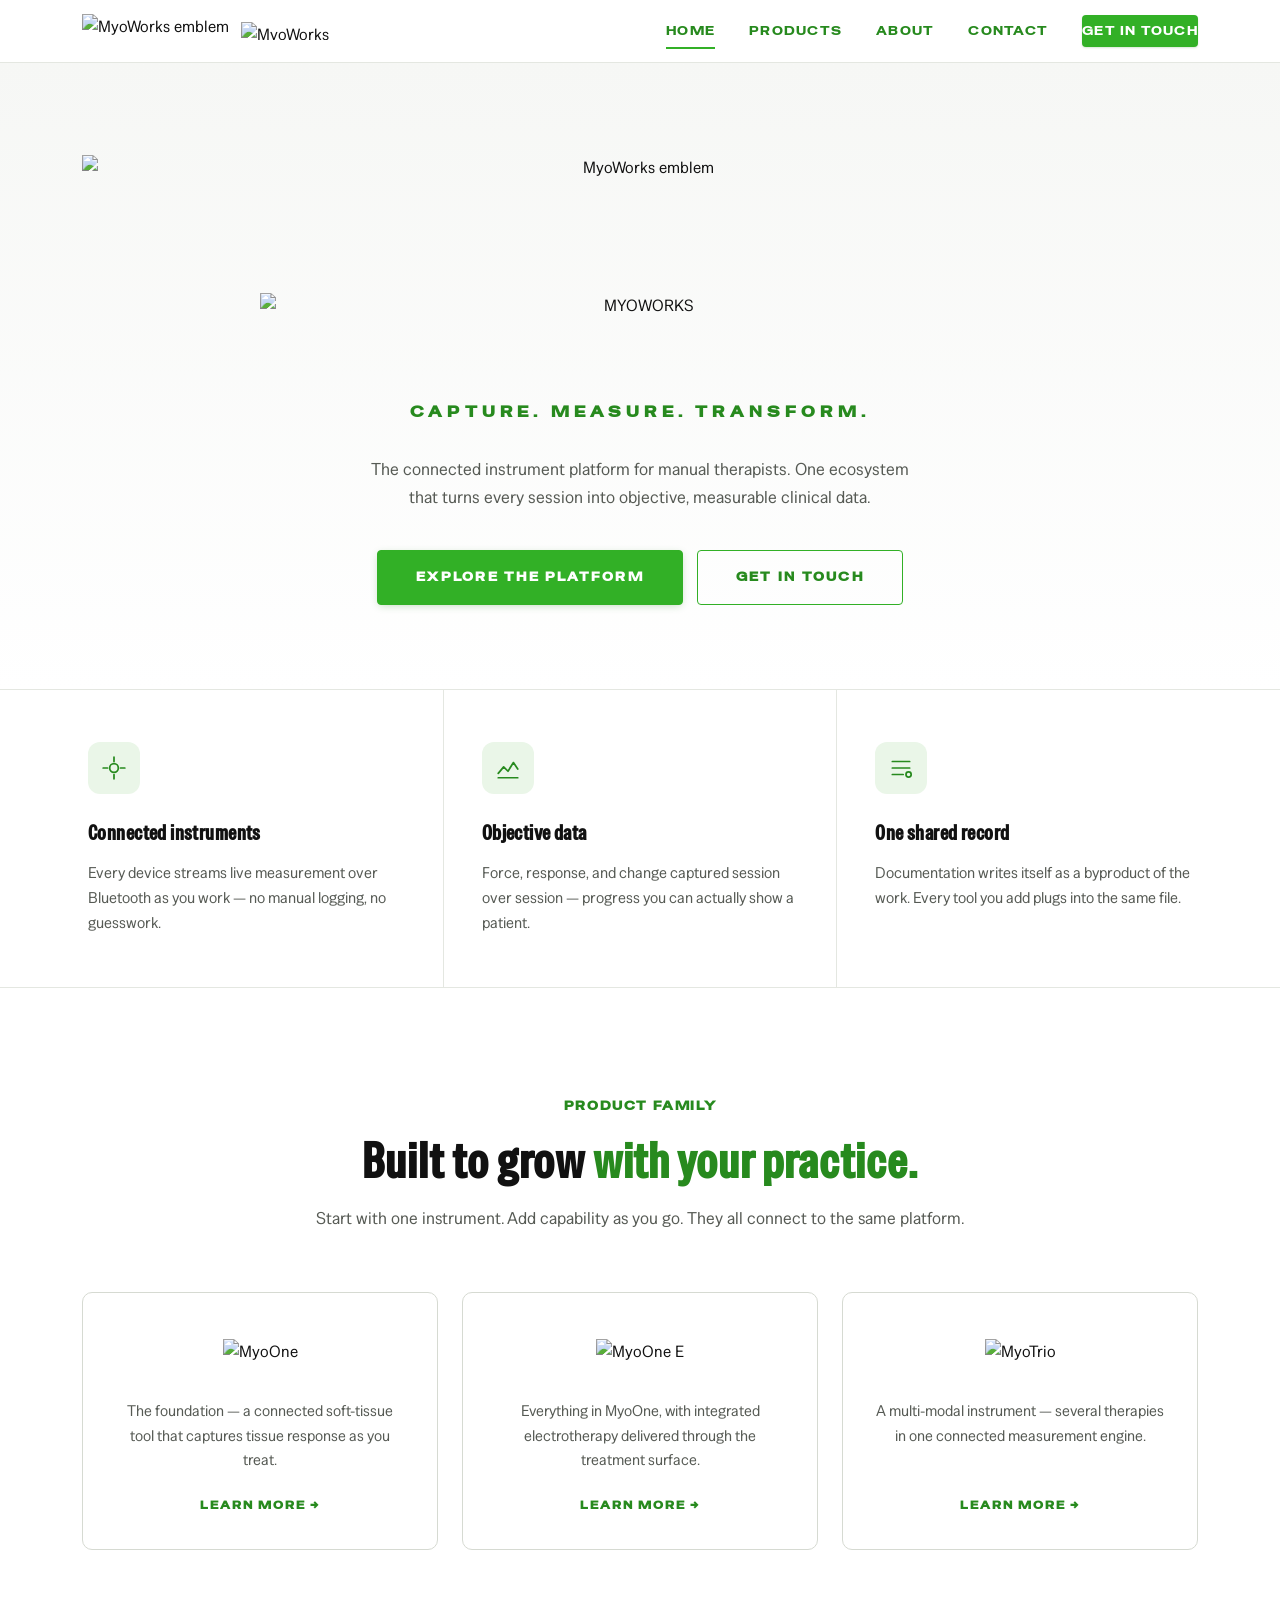
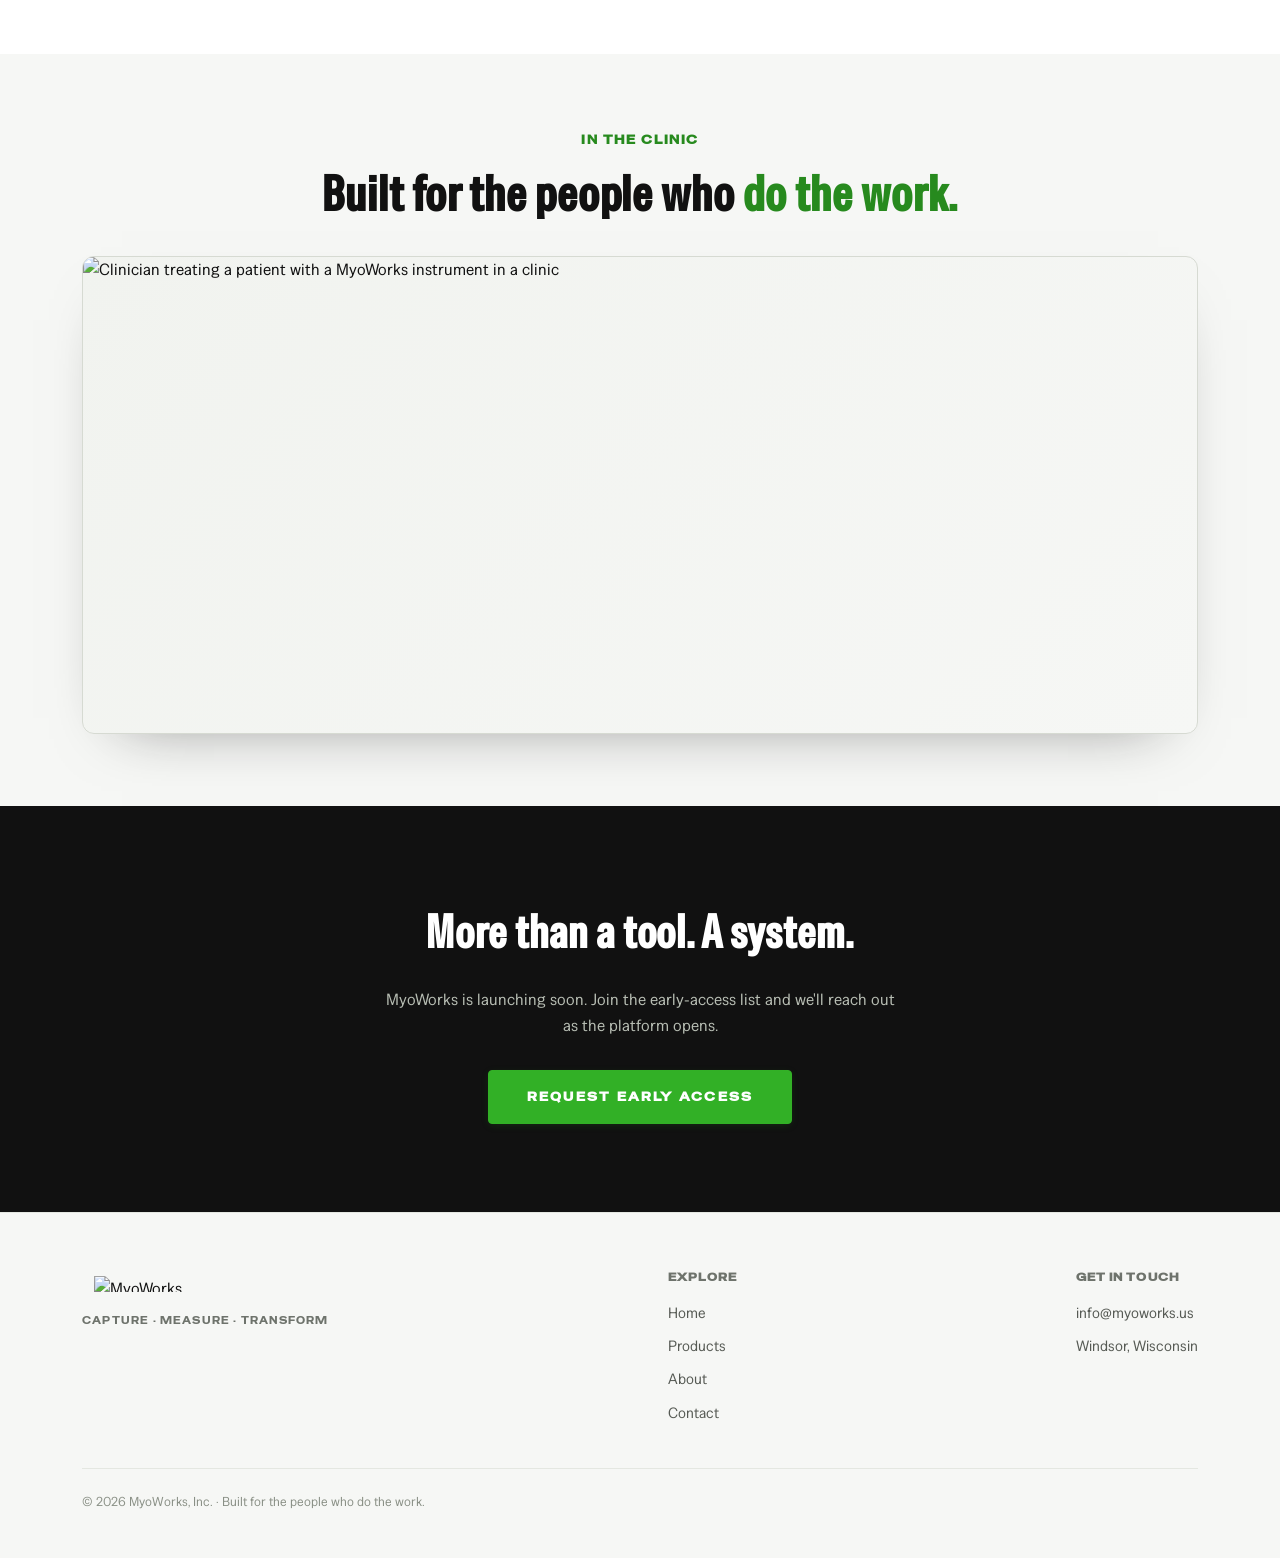
==== assets/index.html @ 9d863e69 "Add files via upload" ====
<!DOCTYPE html>
<html lang="en">
<head>
<meta charset="UTF-8">
<meta name="viewport" content="width=device-width, initial-scale=1.0">
<title>MyoWorks — Capture. Measure. Transform.</title>
<meta name="description" content="MyoWorks builds connected instruments for manual therapists — soft-tissue tools that capture objective clinical data as you treat.">
<link rel="icon" href="assets/emblem.svg">
<link rel="preconnect" href="https://fonts.googleapis.com">
<link rel="preconnect" href="https://fonts.gstatic.com" crossorigin>
<link href="https://fonts.googleapis.com/css2?family=Special+Gothic+Expanded+One&family=Special+Gothic+Condensed+One&family=Special+Gothic&family=Bruno+Ace&display=swap" rel="stylesheet">
<link rel="stylesheet" href="styles.css">
<style>
/* ---- home hero ---- */
.hero{padding:92px 0 84px;text-align:center;background:linear-gradient(180deg,var(--paper-2),var(--paper))}
.hero .emblem{height:112px;width:auto;margin:0 auto 26px}
.hero .wordmark{height:clamp(48px,9vw,88px);width:auto;margin:0 auto;max-width:760px}
.hero .tagline{margin:18px auto 0;font-family:'Special Gothic Expanded One',sans-serif;font-weight:600;font-size:clamp(.72rem,1.7vw,.95rem);letter-spacing:.34em;text-transform:uppercase;color:var(--green-dark)}
.hero p.sub{max-width:552px;margin:32px auto 0;color:var(--dim);font-size:1.06rem}
.hero .cta-row{margin-top:38px;display:flex;gap:14px;justify-content:center;flex-wrap:wrap}

/* ---- thesis strip ---- */
.thesis{border-top:1px solid var(--border);border-bottom:1px solid var(--border);background:var(--paper)}
.thesis-grid{display:grid;grid-template-columns:repeat(3,1fr);gap:1px;background:var(--border)}
.thesis-cell{background:var(--paper);padding:52px 38px;position:relative;transition:background .3s}
.thesis-cell:hover{background:var(--paper-2)}
.thesis-cell .ic{
  width:52px;height:52px;border-radius:12px;background:var(--green-tint);
  display:flex;align-items:center;justify-content:center;color:var(--green-dark);margin-bottom:22px;
}
.thesis-cell h3{font-family:'Special Gothic Condensed One',sans-serif;font-weight:700;font-size:1.32rem;letter-spacing:.02em;margin-bottom:11px}
.thesis-cell p{color:var(--dim);font-size:.96rem;line-height:1.6}

/* ---- product family ---- */
.fam-grid{display:grid;grid-template-columns:repeat(3,1fr);gap:24px;margin-top:8px}
.fam-card{
  background:var(--paper);border:1px solid var(--border-2);border-radius:10px;
  padding:40px 32px 34px;text-align:center;transition:.3s;display:flex;flex-direction:column;
  position:relative;overflow:hidden;
}
.fam-card::before{content:"";position:absolute;top:0;left:0;right:0;height:3px;background:var(--green);transform:scaleX(0);transform-origin:left;transition:transform .35s ease}
.fam-card:hover{transform:translateY(-6px);border-color:var(--border-2);box-shadow:0 24px 48px -28px rgba(17,17,17,.35)}
.fam-card:hover::before{transform:scaleX(1)}
.fam-logo{height:36px;width:auto;margin:6px auto 24px;object-fit:contain}
.fam-card p{color:var(--dim);font-size:.95rem;flex:1;line-height:1.6}
.fam-card .more{margin-top:24px;font-family:'Special Gothic Expanded One',sans-serif;font-weight:600;font-size:.7rem;letter-spacing:.18em;text-transform:uppercase;color:var(--green-dark);transition:gap .2s}

/* ---- cta band ---- */
.ctaband{background:var(--ink);border-radius:0;text-align:center;padding:88px 0}
.ctaband h2{font-family:'Special Gothic Condensed One',sans-serif;font-weight:700;color:#fff;font-size:clamp(1.9rem,4.6vw,2.9rem);letter-spacing:.02em}
.ctaband p{color:#B7BDB3;margin-top:16px;max-width:520px;margin-left:auto;margin-right:auto}
.ctaband .btn{margin-top:30px}

@media (max-width:820px){
  .thesis-grid{grid-template-columns:1fr}
  .fam-grid{grid-template-columns:1fr}
  .hero .wordmark{max-width:88vw}
}
</style>
</head>
<body>

<!-- NAV -->
<nav class="nav">
  <div class="nav-inner">
    <a class="brand" href="index.html">
      <img class="coin" src="assets/emblem.svg" alt="MyoWorks emblem">
      <img class="wm" src="assets/wordmark.svg" alt="MyoWorks">
    </a>
    <button class="nav-toggle" aria-label="Menu"><svg width="26" height="26" viewBox="0 0 24 24" fill="none" stroke="currentColor" stroke-width="2" stroke-linecap="round"><line x1="3" y1="7" x2="21" y2="7"/><line x1="3" y1="12" x2="21" y2="12"/><line x1="3" y1="17" x2="21" y2="17"/></svg></button>
    <div class="nav-links">
      <a href="index.html" class="active">Home</a>
      <a href="products.html">Products</a>
      <a href="about.html">About</a>
      <a href="contact.html">Contact</a>
      <a href="contact.html" class="nav-cta">Get in touch</a>
    </div>
  </div>
</nav>

<!-- HERO -->
<header class="hero">
  <div class="wrap">
    <img class="emblem" src="assets/emblem.svg" alt="MyoWorks emblem">
    <img class="wordmark" src="assets/wordmark.svg" alt="MYOWORKS">
    <p class="tagline">Capture. Measure. Transform.</p>
    <p class="sub">The connected instrument platform for manual therapists. One ecosystem that turns every session into objective, measurable clinical data.</p>
    <div class="cta-row">
      <a href="products.html" class="btn btn-primary">Explore the platform</a>
      <a href="contact.html" class="btn btn-ghost">Get in touch</a>
    </div>
  </div>
</header>

<!-- THESIS -->
<section class="thesis">
  <div class="wrap" style="padding:0">
    <div class="thesis-grid">
      <div class="thesis-cell reveal">
        <div class="ic"><svg width="26" height="26" viewBox="0 0 24 24" fill="none" stroke="currentColor" stroke-width="1.6" stroke-linecap="round" stroke-linejoin="round"><path d="M12 2v4M12 18v4M2 12h4M18 12h4"/><circle cx="12" cy="12" r="4"/></svg></div>
        <h3>Connected instruments</h3>
        <p>Every device streams live measurement over Bluetooth as you work — no manual logging, no guesswork.</p>
      </div>
      <div class="thesis-cell reveal">
        <div class="ic"><svg width="26" height="26" viewBox="0 0 24 24" fill="none" stroke="currentColor" stroke-width="1.6" stroke-linecap="round" stroke-linejoin="round"><path d="M3 17l5-6 4 4 5-8 4 6"/><path d="M3 21h18"/></svg></div>
        <h3>Objective data</h3>
        <p>Force, response, and change captured session over session — progress you can actually show a patient.</p>
      </div>
      <div class="thesis-cell reveal">
        <div class="ic"><svg width="26" height="26" viewBox="0 0 24 24" fill="none" stroke="currentColor" stroke-width="1.6" stroke-linecap="round" stroke-linejoin="round"><path d="M4 6h16M4 12h16M4 18h10"/><circle cx="19" cy="18" r="2.4"/></svg></div>
        <h3>One shared record</h3>
        <p>Documentation writes itself as a byproduct of the work. Every tool you add plugs into the same file.</p>
      </div>
    </div>
  </div>
</section>

<!-- PRODUCT FAMILY -->
<section class="block">
  <div class="wrap">
    <div class="section-head reveal">
      <span class="eyebrow">Product Family</span>
      <h2>Built to grow <em>with your practice.</em></h2>
      <p>Start with one instrument. Add capability as you go. They all connect to the same platform.</p>
    </div>
    <div class="fam-grid">
      <a href="products.html#myoone" class="fam-card reveal">
        <img class="fam-logo" src="assets/product-one.svg" alt="MyoOne">
        <p>The foundation — a connected soft-tissue tool that captures tissue response as you treat.</p>
        <span class="more">Learn more →</span>
      </a>
      <a href="products.html#myoone-e" class="fam-card reveal">
        <img class="fam-logo" src="assets/product-one-e.svg" alt="MyoOne E">
        <p>Everything in MyoOne, with integrated electrotherapy delivered through the treatment surface.</p>
        <span class="more">Learn more →</span>
      </a>
      <a href="products.html#myotrio" class="fam-card reveal">
        <img class="fam-logo" src="assets/product-trio.svg" alt="MyoTrio">
        <p>A multi-modal instrument — several therapies in one connected measurement engine.</p>
        <span class="more">Learn more →</span>
      </a>
    </div>
  </div>
</section>

<!-- IN THE CLINIC -->
<section class="block alt tight">
  <div class="wrap">
    <div class="section-head reveal" style="margin-bottom:36px">
      <span class="eyebrow">In The Clinic</span>
      <h2>Built for the people who <em>do the work.</em></h2>
    </div>
    <div class="band-slot reveal">
      <img src="assets/photo_clinic.jpg" alt="Clinician treating a patient with a MyoWorks instrument in a clinic">
    </div>
  </div>
</section>

<!-- CTA BAND -->
<section class="ctaband">
  <div class="wrap">
    <h2>More than a tool. A system.</h2>
    <p>MyoWorks is launching soon. Join the early-access list and we'll reach out as the platform opens.</p>
    <a href="contact.html" class="btn btn-primary">Request early access</a>
  </div>
</section>

<!-- FOOTER -->
<footer>
  <div class="wrap">
    <div class="foot-grid">
      <div class="foot-col">
        <div class="foot-brand">
          <img class="coin" src="assets/emblem.svg" alt="">
          <img class="wm" src="assets/wordmark.svg" alt="MyoWorks">
        </div>
        <div class="foot-tag">Capture · Measure · Transform</div>
      </div>
      <div class="foot-col">
        <h4>Explore</h4>
        <a href="index.html">Home</a>
        <a href="products.html">Products</a>
        <a href="about.html">About</a>
        <a href="contact.html">Contact</a>
      </div>
      <div class="foot-col">
        <h4>Get in touch</h4>
        <a href="mailto:info@myoworks.us">info@myoworks.us</a>
        <p>Windsor, Wisconsin</p>
      </div>
    </div>
    <div class="foot-meta">© 2026 MyoWorks, Inc. · Built for the people who do the work.</div>
  </div>
</footer>

<script src="script.js"></script>
</body>
</html>
---- assets/styles.css ----
/* ============================================================
   MyoWorks — shared styles (LIGHT theme)
   Brand green #32B026 · ink #111111 · paper #FFFFFF
   ============================================================ */
:root{
  --paper:#FFFFFF;
  --paper-2:#F6F7F5;
  --panel:#F1F3EF;
  --ink:#111111;
  --ink-soft:#3A3D39;
  --muted:#6E736C;
  --dim:#565A54;
  --green:#32B026;
  --green-dark:#278A1E;
  --green-tint:#EAF6E8;
  --border:#E4E7E1;
  --border-2:#D6DAD2;
  --wide:0.40em;
  --maxw:1180px;
}
*{margin:0;padding:0;box-sizing:border-box}
html{scroll-behavior:smooth}
body{
  background:var(--paper);color:var(--ink);
  font-family:'Special Gothic',sans-serif;font-weight:400;line-height:1.65;
  -webkit-font-smoothing:antialiased;overflow-x:hidden;
}
::selection{background:var(--green);color:#fff}
a{color:inherit;text-decoration:none}
img,svg{display:block}

.wrap{position:relative;z-index:1;max-width:var(--maxw);margin:0 auto;padding:0 32px}

/* ---------- labels / eyebrows ---------- */
.eyebrow{
  font-family:'Special Gothic Expanded One',sans-serif;font-weight:600;font-size:.72rem;
  letter-spacing:.14em;text-transform:uppercase;color:var(--green-dark);
}

/* ---------- top nav ---------- */
.nav{
  position:sticky;top:0;z-index:50;
  background:rgba(255,255,255,.86);backdrop-filter:blur(12px);
  border-bottom:1px solid var(--border);
}
.nav-inner{
  max-width:var(--maxw);margin:0 auto;padding:14px 32px;
  display:flex;align-items:center;justify-content:space-between;gap:24px;
}
.brand{display:flex;align-items:center;gap:12px}
.brand .coin{height:34px;width:auto;flex:0 0 auto}
.brand .wm{height:18px;width:auto}
.nav-links{display:flex;align-items:center;gap:34px}
.nav-links a{
  font-family:'Special Gothic Expanded One',sans-serif;font-weight:500;font-size:.78rem;
  letter-spacing:.1em;text-transform:uppercase;color:var(--green-dark);
  padding:6px 0;position:relative;transition:color .2s;
}
.nav-links a:hover{color:var(--green)}
.nav-links a.active{color:var(--green-dark)}
.nav-links a.active::after{
  content:"";position:absolute;left:0;right:0;bottom:-2px;height:2px;background:var(--green);
}
.nav-links .nav-cta{color:#fff}
.nav-links .nav-cta:hover{color:#fff}
.nav-cta{
  font-family:'Special Gothic Expanded One',sans-serif;font-weight:600;font-size:.74rem;letter-spacing:.14em;
  text-transform:uppercase;color:#fff;background:var(--green);
  padding:10px 20px;border-radius:4px;transition:.22s ease;
  box-shadow:0 1px 2px rgba(31,122,21,.18);
}
.nav-cta:hover{background:var(--green-dark);transform:translateY(-1px);box-shadow:0 4px 12px -2px rgba(31,122,21,.35)}
.nav-toggle{display:none;background:none;border:0;color:var(--ink);cursor:pointer}

/* ---------- buttons ---------- */
.btn{
  display:inline-block;font-family:'Special Gothic Expanded One',sans-serif;font-weight:600;font-size:.78rem;
  letter-spacing:.18em;text-transform:uppercase;padding:16px 38px;border-radius:4px;
  cursor:pointer;transition:.25s ease;border:1px solid var(--green);
}
.btn-primary{background:var(--green);color:#fff;box-shadow:0 2px 8px -2px rgba(31,122,21,.3)}
.btn-primary:hover{background:var(--green-dark);border-color:var(--green-dark);transform:translateY(-2px);box-shadow:0 8px 20px -6px rgba(31,122,21,.45)}
.btn-ghost{background:transparent;color:var(--green-dark)}
.btn-ghost:hover{background:var(--green-tint);transform:translateY(-2px)}
/* accessible focus */
a:focus-visible,button:focus-visible,input:focus-visible,textarea:focus-visible,select:focus-visible{
  outline:2px solid var(--green);outline-offset:3px;border-radius:3px;
}

/* ---------- generic section ---------- */
.block{padding:104px 0;position:relative}
.block.tight{padding:72px 0}
.block.alt{background:var(--paper-2)}
.section-head{max-width:680px;margin:0 auto 60px;text-align:center}
.section-head h2{
  font-family:'Special Gothic Condensed One',sans-serif;font-weight:700;color:var(--ink);
  font-size:clamp(2rem,5vw,3.1rem);line-height:1.05;letter-spacing:.02em;margin-top:16px;
}
.section-head h2 em{font-style:normal;color:var(--green-dark)}
.section-head p{margin-top:18px;color:var(--dim);font-size:1.05rem}

/* ---------- interior page hero ---------- */
.phero{padding:104px 0 66px;text-align:center;border-bottom:1px solid var(--border);
  background:linear-gradient(180deg,var(--paper-2),var(--paper))}
.phero h1{
  font-family:'Special Gothic Condensed One',sans-serif;font-weight:800;color:var(--ink);
  font-size:clamp(2.6rem,7vw,4.6rem);line-height:.95;letter-spacing:.03em;margin-top:14px;
}
.phero h1 em{font-style:normal;color:var(--green-dark)}
.phero p{max-width:560px;margin:22px auto 0;color:var(--dim);font-size:1.08rem}

/* ---------- image slots ---------- */
.img-slot{
  position:relative;width:100%;aspect-ratio:4/3;border-radius:10px;overflow:hidden;
  background:linear-gradient(135deg,var(--panel),var(--paper-2));border:1px solid var(--border-2);
  box-shadow:0 20px 50px -34px rgba(17,17,17,.5);
}
.img-slot img{width:100%;height:100%;object-fit:cover}

/* premium product-shot variant: studio backdrop + soft floor shadow */
.img-slot.product{
  background:
    radial-gradient(120% 90% at 50% 18%, #FFFFFF 0%, #F3F5F1 60%, #E9ECE6 100%);
  border-color:var(--border);
}
.img-slot.product img{
  object-fit:contain;
  padding:12% 14% 15%;
  filter:drop-shadow(0 24px 26px rgba(17,17,17,.22));
}
/* subtle reflective floor under the object */
.img-slot.product::after{
  content:"";position:absolute;left:18%;right:18%;bottom:9%;height:4%;
  background:radial-gradient(ellipse at center, rgba(17,17,17,.16), transparent 72%);
  filter:blur(3px);z-index:1;pointer-events:none;
}
.img-slot.product img{position:relative;z-index:2}
.img-slot .ph,.band-slot .ph{
  position:absolute;inset:0;display:flex;flex-direction:column;align-items:center;justify-content:center;
  gap:12px;color:var(--muted);text-align:center;padding:24px;
}
.img-slot .ph svg,.band-slot .ph svg{color:#B7BDB3}
.img-slot .ph span,.band-slot .ph span{
  font-family:'Special Gothic Expanded One',sans-serif;font-size:.66rem;letter-spacing:.1em;text-transform:uppercase}
.img-slot .ph small,.band-slot .ph small{font-size:.72rem;color:#A2A89E;text-transform:none;letter-spacing:.02em;max-width:220px}
.img-slot::before{content:"";position:absolute;top:0;left:0;width:42px;height:42px;
  border-top:2px solid var(--green);border-left:2px solid var(--green);border-radius:8px 0 0 0;opacity:.6;z-index:2}
.band-slot{
  position:relative;width:100%;aspect-ratio:21/9;border-radius:12px;overflow:hidden;
  background:linear-gradient(135deg,var(--panel),var(--paper-2));border:1px solid var(--border-2);
  box-shadow:0 24px 60px -40px rgba(17,17,17,.55);
}
.band-slot img{width:100%;height:100%;object-fit:cover}

/* ---------- footer ---------- */
footer{border-top:1px solid var(--border);padding:56px 0 46px;background:var(--paper-2)}
.foot-grid{display:flex;justify-content:space-between;gap:40px;flex-wrap:wrap;align-items:flex-start}
.foot-brand{display:flex;align-items:center;gap:12px;margin-bottom:14px}
.foot-brand .coin{height:30px;width:auto}
.foot-brand .wm{height:16px}
.foot-col h4{font-family:'Special Gothic Expanded One',sans-serif;font-size:.66rem;letter-spacing:.1em;text-transform:uppercase;color:var(--muted);margin-bottom:14px}
.foot-col a,.foot-col p{display:block;color:var(--dim);font-size:.92rem;margin-bottom:9px;transition:color .2s}
.foot-col a:hover{color:var(--green-dark)}
.foot-tag{font-family:'Special Gothic Expanded One',sans-serif;font-size:.62rem;letter-spacing:.12em;text-transform:uppercase;color:var(--muted);margin-top:8px}
.foot-meta{margin-top:34px;padding-top:22px;border-top:1px solid var(--border);color:#8A9086;font-size:.8rem}

/* ---------- reveal ---------- */
.reveal{opacity:0;transform:translateY(22px);transition:opacity .65s cubic-bezier(.22,.61,.36,1),transform .65s cubic-bezier(.22,.61,.36,1)}
.reveal.in{opacity:1;transform:none}

/* ---------- responsive ---------- */
@media (max-width:820px){
  .nav-links{
    position:fixed;inset:62px 0 auto 0;flex-direction:column;gap:0;
    background:var(--paper);border-bottom:1px solid var(--border);
    padding:12px 0;transform:translateY(-140%);transition:transform .3s;
  }
  .nav-links.open{transform:translateY(0)}
  .nav-links a{padding:16px 32px;width:100%;letter-spacing:.18em}
  .nav-links a.active::after{display:none}
  .nav-links .nav-cta{margin:12px 32px;text-align:center}
  .nav-toggle{display:block}
  .wrap{padding:0 24px}
  .block{padding:76px 0}
  .foot-grid{flex-direction:column;gap:28px}
}
@media (prefers-reduced-motion:reduce){
  *{animation-duration:.001s!important;animation-delay:0s!important;transition:none!important}
  .reveal{opacity:1;transform:none}
}
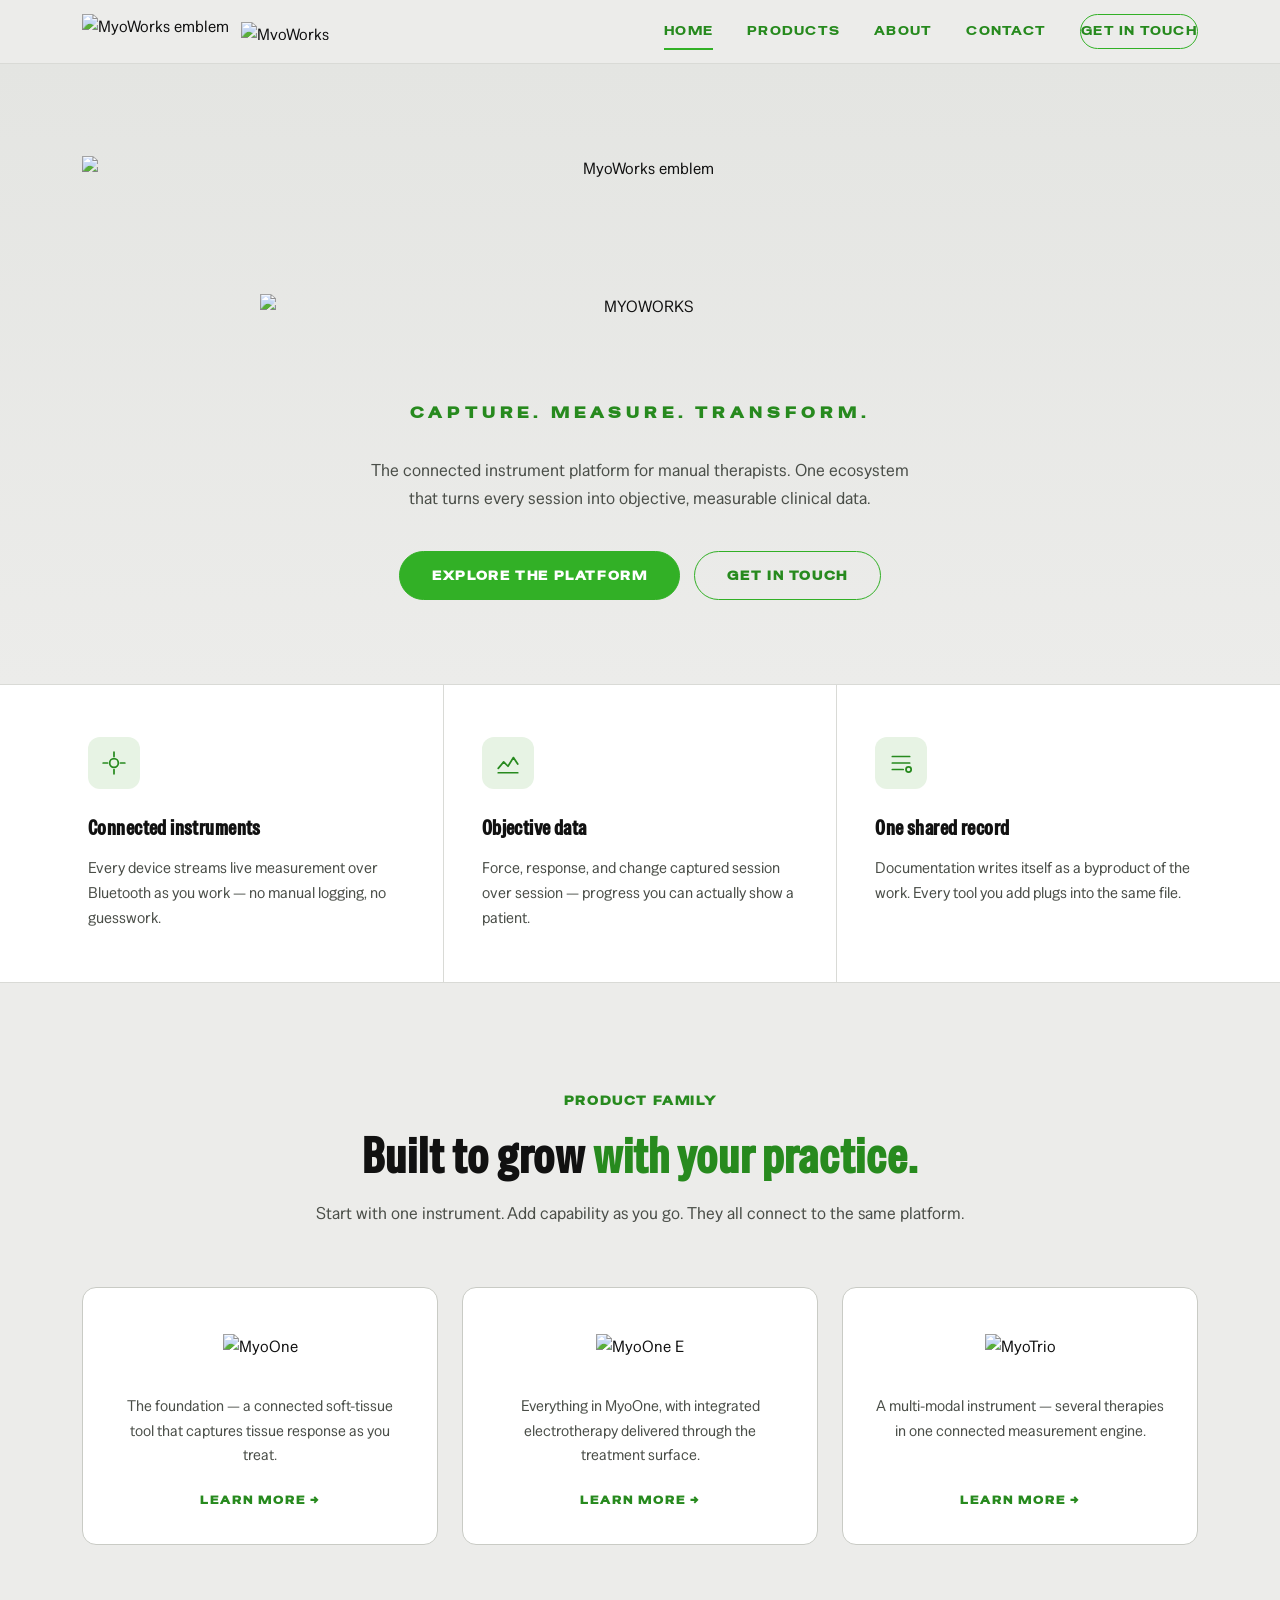
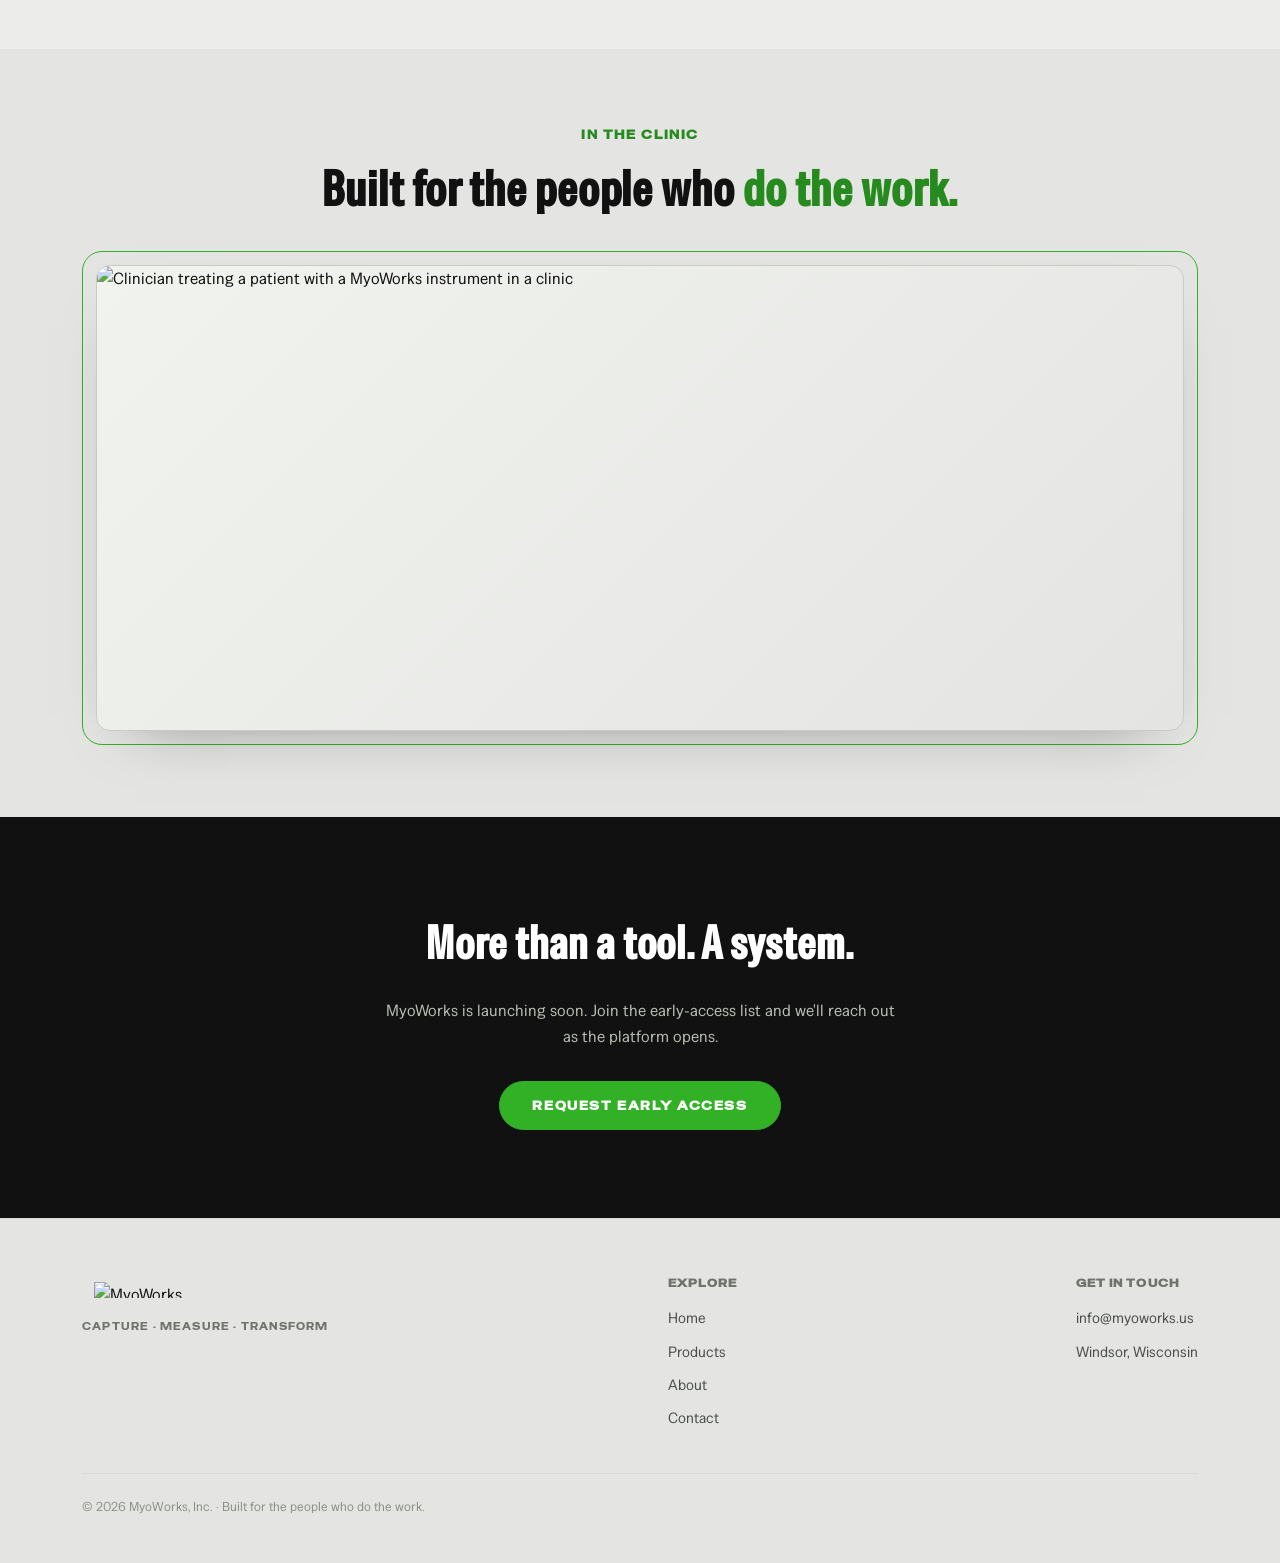
==== commit 4c506e6c: "Add files via upload" ====
--- a/assets/index.html
+++ b/assets/index.html
@@ -5,7 +5,7 @@
 <meta name="viewport" content="width=device-width, initial-scale=1.0">
 <title>MyoWorks — Capture. Measure. Transform.</title>
 <meta name="description" content="MyoWorks builds connected instruments for manual therapists — soft-tissue tools that capture objective clinical data as you treat.">
-<link rel="icon" href="assets/emblem.svg">
+<link rel="icon" href="assets/logomark.svg">
 <link rel="preconnect" href="https://fonts.googleapis.com">
 <link rel="preconnect" href="https://fonts.gstatic.com" crossorigin>
 <link href="https://fonts.googleapis.com/css2?family=Special+Gothic+Expanded+One&family=Special+Gothic+Condensed+One&family=Special+Gothic&family=Bruno+Ace&display=swap" rel="stylesheet">
@@ -20,9 +20,9 @@
 .hero .cta-row{margin-top:38px;display:flex;gap:14px;justify-content:center;flex-wrap:wrap}
 
 /* ---- thesis strip ---- */
-.thesis{border-top:1px solid var(--border);border-bottom:1px solid var(--border);background:var(--paper)}
+.thesis{border-top:1px solid var(--border);border-bottom:1px solid var(--border);background:var(--card)}
 .thesis-grid{display:grid;grid-template-columns:repeat(3,1fr);gap:1px;background:var(--border)}
-.thesis-cell{background:var(--paper);padding:52px 38px;position:relative;transition:background .3s}
+.thesis-cell{background:var(--card);padding:52px 38px;position:relative;transition:background .3s}
 .thesis-cell:hover{background:var(--paper-2)}
 .thesis-cell .ic{
   width:52px;height:52px;border-radius:12px;background:var(--green-tint);
@@ -34,7 +34,7 @@
 /* ---- product family ---- */
 .fam-grid{display:grid;grid-template-columns:repeat(3,1fr);gap:24px;margin-top:8px}
 .fam-card{
-  background:var(--paper);border:1px solid var(--border-2);border-radius:10px;
+  background:var(--card);border:1px solid var(--border-2);border-radius:14px;
   padding:40px 32px 34px;text-align:center;transition:.3s;display:flex;flex-direction:column;
   position:relative;overflow:hidden;
 }
@@ -64,7 +64,7 @@
 <nav class="nav">
   <div class="nav-inner">
     <a class="brand" href="index.html">
-      <img class="coin" src="assets/emblem.svg" alt="MyoWorks emblem">
+      <img class="coin" src="assets/logomark.svg" alt="MyoWorks emblem">
       <img class="wm" src="assets/wordmark.svg" alt="MyoWorks">
     </a>
     <button class="nav-toggle" aria-label="Menu"><svg width="26" height="26" viewBox="0 0 24 24" fill="none" stroke="currentColor" stroke-width="2" stroke-linecap="round"><line x1="3" y1="7" x2="21" y2="7"/><line x1="3" y1="12" x2="21" y2="12"/><line x1="3" y1="17" x2="21" y2="17"/></svg></button>
@@ -81,7 +81,7 @@
 <!-- HERO -->
 <header class="hero">
   <div class="wrap">
-    <img class="emblem" src="assets/emblem.svg" alt="MyoWorks emblem">
+    <img class="emblem" src="assets/logomark.svg" alt="MyoWorks emblem">
     <img class="wordmark" src="assets/wordmark.svg" alt="MYOWORKS">
     <p class="tagline">Capture. Measure. Transform.</p>
     <p class="sub">The connected instrument platform for manual therapists. One ecosystem that turns every session into objective, measurable clinical data.</p>
@@ -150,8 +150,10 @@
       <span class="eyebrow">In The Clinic</span>
       <h2>Built for the people who <em>do the work.</em></h2>
     </div>
-    <div class="band-slot reveal">
-      <img src="assets/photo_clinic.jpg" alt="Clinician treating a patient with a MyoWorks instrument in a clinic">
+    <div class="framed reveal">
+      <div class="band-slot">
+        <img src="assets/photo_clinic.jpg" alt="Clinician treating a patient with a MyoWorks instrument in a clinic">
+      </div>
     </div>
   </div>
 </section>
@@ -171,7 +173,7 @@
     <div class="foot-grid">
       <div class="foot-col">
         <div class="foot-brand">
-          <img class="coin" src="assets/emblem.svg" alt="">
+          <img class="coin" src="assets/logomark.svg" alt="">
           <img class="wm" src="assets/wordmark.svg" alt="MyoWorks">
         </div>
         <div class="foot-tag">Capture · Measure · Transform</div>
--- a/assets/styles.css
+++ b/assets/styles.css
@@ -3,18 +3,19 @@
    Brand green #32B026 · ink #111111 · paper #FFFFFF
    ============================================================ */
 :root{
-  --paper:#FFFFFF;
-  --paper-2:#F6F7F5;
+  --paper:#ECECEA;          /* warm light-grey page bg (per mockup) */
+  --paper-2:#E4E5E2;        /* slightly darker band */
+  --card:#FFFFFF;           /* white cards sit on the grey */
   --panel:#F1F3EF;
   --ink:#111111;
   --ink-soft:#3A3D39;
   --muted:#6E736C;
-  --dim:#565A54;
+  --dim:#4A4E48;
   --green:#32B026;
   --green-dark:#278A1E;
-  --green-tint:#EAF6E8;
-  --border:#E4E7E1;
-  --border-2:#D6DAD2;
+  --green-tint:#E7F3E4;
+  --border:#D9DAD6;
+  --border-2:#C9CBC5;
   --wide:0.40em;
   --maxw:1180px;
 }
@@ -40,7 +41,7 @@
 /* ---------- top nav ---------- */
 .nav{
   position:sticky;top:0;z-index:50;
-  background:rgba(255,255,255,.86);backdrop-filter:blur(12px);
+  background:rgba(236,236,234,.88);backdrop-filter:blur(12px);
   border-bottom:1px solid var(--border);
 }
 .nav-inner{
@@ -61,27 +62,31 @@
 .nav-links a.active::after{
   content:"";position:absolute;left:0;right:0;bottom:-2px;height:2px;background:var(--green);
 }
-.nav-links .nav-cta{color:#fff}
+/* green-outline pill (per mockup) */
+.nav-links .nav-cta{color:var(--green-dark)}
 .nav-links .nav-cta:hover{color:#fff}
 .nav-cta{
-  font-family:'Special Gothic Expanded One',sans-serif;font-weight:600;font-size:.74rem;letter-spacing:.14em;
-  text-transform:uppercase;color:#fff;background:var(--green);
-  padding:10px 20px;border-radius:4px;transition:.22s ease;
-  box-shadow:0 1px 2px rgba(31,122,21,.18);
-}
-.nav-cta:hover{background:var(--green-dark);transform:translateY(-1px);box-shadow:0 4px 12px -2px rgba(31,122,21,.35)}
+  font-family:'Special Gothic Expanded One',sans-serif;font-weight:600;font-size:.74rem;letter-spacing:.12em;
+  text-transform:uppercase;color:var(--green-dark);background:transparent;
+  border:1.5px solid var(--green);
+  padding:9px 22px;border-radius:100px;transition:.22s ease;
+}
+.nav-cta:hover{background:var(--green);color:#fff;transform:translateY(-1px)}
 .nav-toggle{display:none;background:none;border:0;color:var(--ink);cursor:pointer}
 
-/* ---------- buttons ---------- */
+/* ---------- buttons (green-outline pills, per mockup) ---------- */
 .btn{
-  display:inline-block;font-family:'Special Gothic Expanded One',sans-serif;font-weight:600;font-size:.78rem;
-  letter-spacing:.18em;text-transform:uppercase;padding:16px 38px;border-radius:4px;
-  cursor:pointer;transition:.25s ease;border:1px solid var(--green);
-}
-.btn-primary{background:var(--green);color:#fff;box-shadow:0 2px 8px -2px rgba(31,122,21,.3)}
-.btn-primary:hover{background:var(--green-dark);border-color:var(--green-dark);transform:translateY(-2px);box-shadow:0 8px 20px -6px rgba(31,122,21,.45)}
+  display:inline-block;font-family:'Special Gothic Expanded One',sans-serif;font-weight:600;font-size:.72rem;
+  letter-spacing:.14em;text-transform:uppercase;padding:14px 32px;border-radius:100px;
+  cursor:pointer;transition:.25s ease;border:1.5px solid var(--green);
+}
+.btn-primary{background:var(--green);color:#fff}
+.btn-primary:hover{background:var(--green-dark);border-color:var(--green-dark);transform:translateY(-2px)}
 .btn-ghost{background:transparent;color:var(--green-dark)}
-.btn-ghost:hover{background:var(--green-tint);transform:translateY(-2px)}
+.btn-ghost:hover{background:var(--green);color:#fff;transform:translateY(-2px)}
+/* outline pill used for COMING SOON / tags */
+.btn-pill{background:transparent;color:var(--green-dark);border:1.5px solid var(--green)}
+.btn-pill:hover{background:var(--green);color:#fff}
 /* accessible focus */
 a:focus-visible,button:focus-visible,input:focus-visible,textarea:focus-visible,select:focus-visible{
   outline:2px solid var(--green);outline-offset:3px;border-radius:3px;
@@ -111,11 +116,17 @@
 
 /* ---------- image slots ---------- */
 .img-slot{
-  position:relative;width:100%;aspect-ratio:4/3;border-radius:10px;overflow:hidden;
+  position:relative;width:100%;aspect-ratio:4/3;border-radius:16px;overflow:hidden;
   background:linear-gradient(135deg,var(--panel),var(--paper-2));border:1px solid var(--border-2);
-  box-shadow:0 20px 50px -34px rgba(17,17,17,.5);
 }
 .img-slot img{width:100%;height:100%;object-fit:cover}
+
+/* green-outline frame treatment (per mockup): thin green rule offset around the photo */
+.framed{position:relative;padding:14px}
+.framed::before{
+  content:"";position:absolute;inset:0;border:1.5px solid var(--green);border-radius:20px;pointer-events:none;
+}
+.framed .img-slot,.framed .band-slot{border-radius:14px}
 
 /* premium product-shot variant: studio backdrop + soft floor shadow */
 .img-slot.product{
